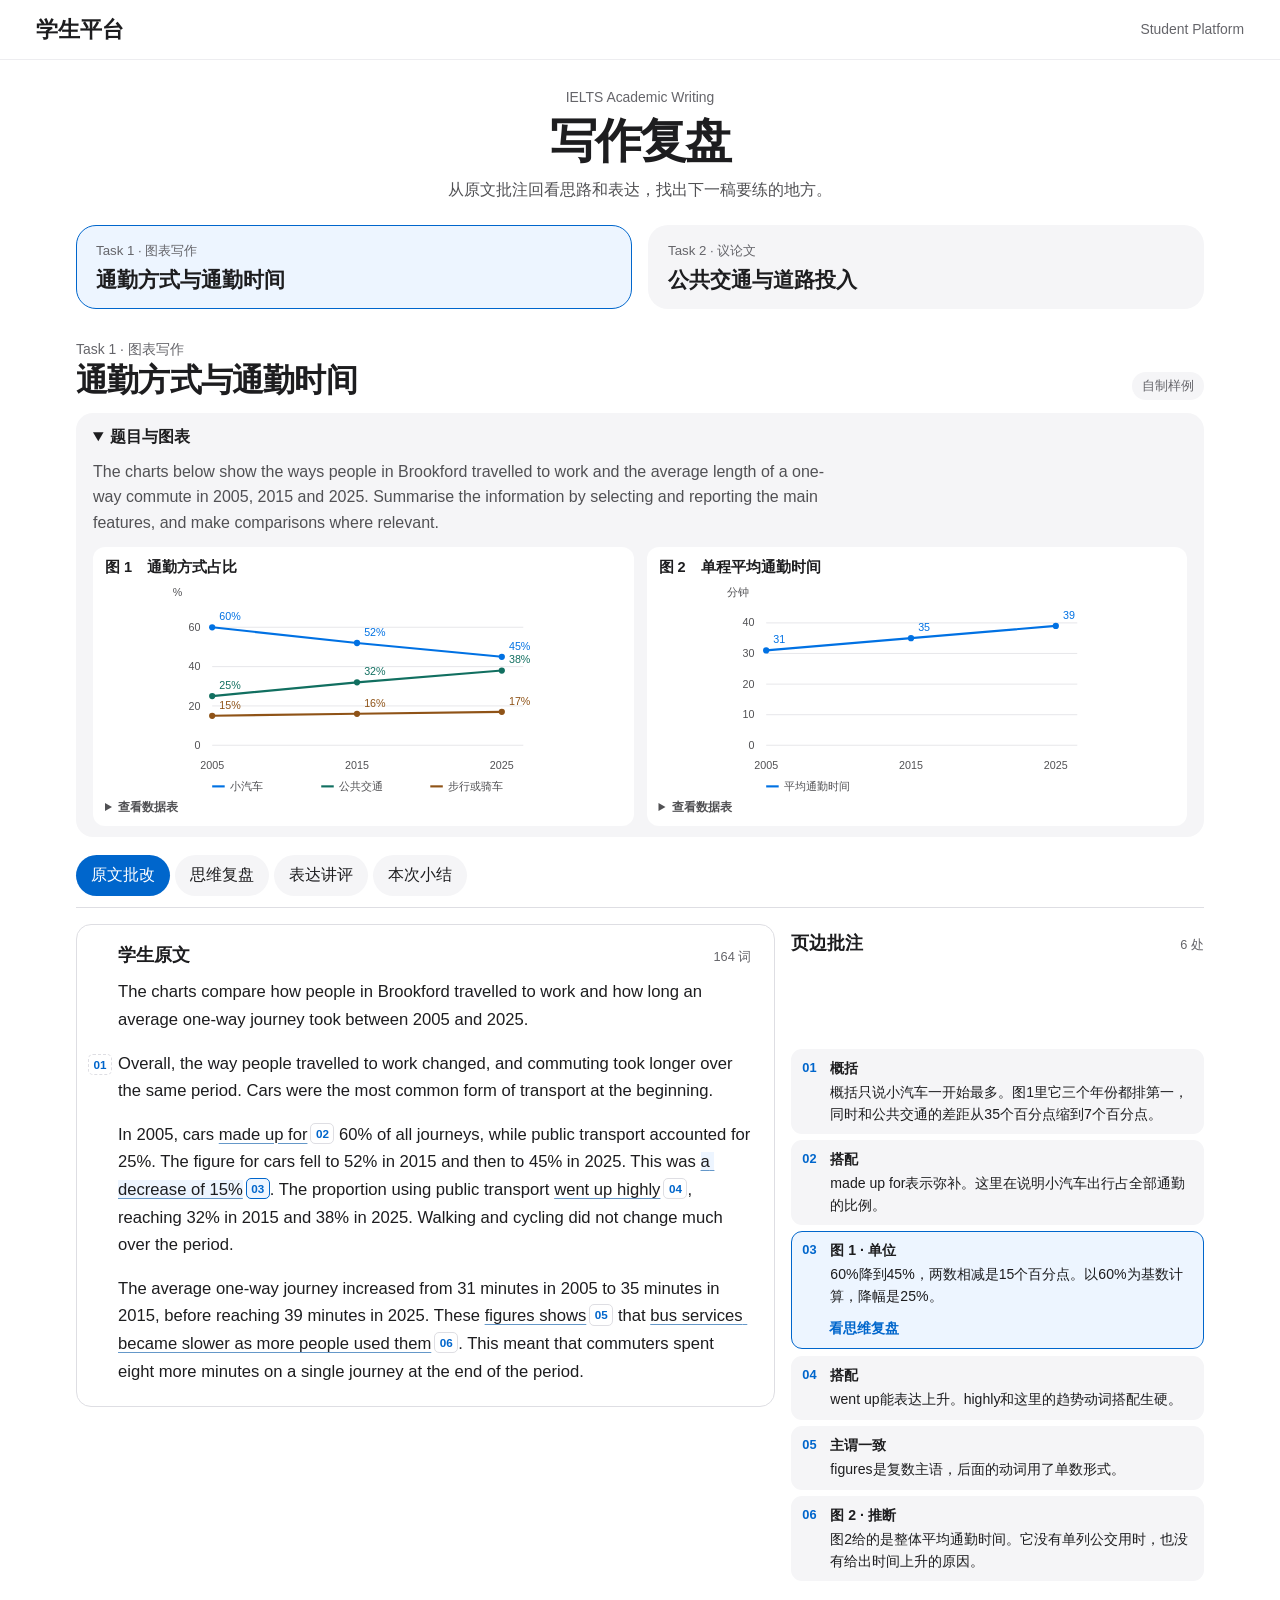
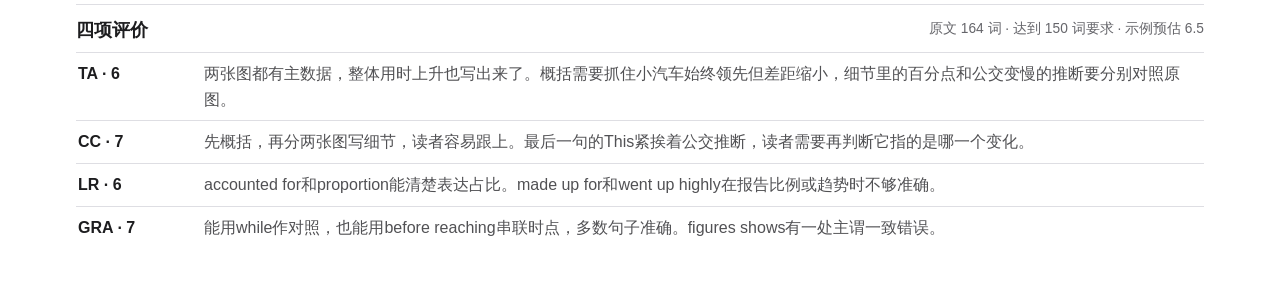
==== writing-review.html @ 06511b2c "Add the student platform writing review samples Add Task 1 and Task 2 samples with original-text fee" ====
<!doctype html>
<html lang="zh-CN">
<head>
  <meta charset="utf-8">
  <meta name="viewport" content="width=device-width, initial-scale=1">
  <title>写作复盘 · 学生平台</title>
  <link rel="stylesheet" href="writing-review.css">
  <script src="writing-samples.js" defer></script>
  <script src="writing-review.js" defer></script>
</head>
<body>
  <header class="site-header">
    <div><a href="index.html">学生平台</a><span>Student Platform</span></div>
  </header>
  <main class="page">
    <section class="hero">
      <p class="kicker">IELTS Academic Writing</p>
      <h1>写作复盘</h1>
      <p>从原文批注回看思路和表达，找出下一稿要练的地方。</p>
    </section>
    <nav class="sample-list" aria-label="写作复盘样例">
      <button type="button" data-sample="task1" aria-pressed="true"><span>Task 1 · 图表写作</span><strong>通勤方式与通勤时间</strong></button>
      <button type="button" data-sample="task2" aria-pressed="false"><span>Task 2 · 议论文</span><strong>公共交通与道路投入</strong></button>
    </nav>
    <article class="review" aria-labelledby="task-title">
      <header class="task-header">
        <div><p class="kicker" id="task-label"></p><h2 id="task-title"></h2></div>
        <span class="sample-tag">自制样例</span>
      </header>
      <details id="task-material" class="material" open>
        <summary id="material-title">题目与图表</summary>
        <div id="task-prompt" lang="en"></div>
        <div id="task-figures" class="figures"></div>
      </details>
      <div class="view-tabs" role="tablist" aria-label="复盘内容">
        <button type="button" id="tab-source" role="tab" data-view="source" aria-selected="true" aria-controls="panel-source">原文批改</button>
        <button type="button" id="tab-thought" role="tab" data-view="thought" aria-selected="false" aria-controls="panel-thought" tabindex="-1">思维复盘</button>
        <button type="button" id="tab-language" role="tab" data-view="language" aria-selected="false" aria-controls="panel-language" tabindex="-1">表达讲评</button>
        <button type="button" id="tab-summary" role="tab" data-view="summary" aria-selected="false" aria-controls="panel-summary" tabindex="-1">本次小结</button>
      </div>
      <section id="panel-source" role="tabpanel" aria-labelledby="tab-source"></section>
      <section id="panel-thought" role="tabpanel" aria-labelledby="tab-thought" hidden></section>
      <section id="panel-language" role="tabpanel" aria-labelledby="tab-language" hidden></section>
      <section id="panel-summary" role="tabpanel" aria-labelledby="tab-summary" hidden></section>
      <p id="review-status" class="sr-only" aria-live="polite"></p>
      <noscript>请启用 JavaScript 以查看样稿和批注。</noscript>
    </article>
  </main>
</body>
</html>
---- writing-review.css ----
:root {
  --ink: #1d1d1f;
  --muted: #515154;
  --secondary: #65656a;
  --line: #dedee3;
  --surface: #f5f5f7;
  --blue: #0066cc;
  --light-blue: #edf5ff;
  --warm: #784715;
  --light-warm: #fff6e9;
  font: 16px/1.6 -apple-system, BlinkMacSystemFont, Arial, "PingFang SC", "HarmonyOS Sans SC", "Microsoft YaHei", sans-serif;
  color: var(--ink);
  background: #fff;
}
* { box-sizing: border-box; }
body, h1, h2, h3, h4, p, figure, dl, dd { margin: 0; }
[hidden] { display: none !important; }
button { font: inherit; color: inherit; cursor: pointer; }
a { color: var(--blue); }
button:focus-visible, a:focus-visible, summary:focus-visible { outline: 2px solid var(--blue); outline-offset: 3px; }
.site-header { border-bottom: 1px solid #ededf0; }
.site-header div { max-width: 1260px; min-height: 59px; margin: auto; padding: 8px 26px; display: flex; justify-content: space-between; align-items: center; gap: 12px; }
.site-header a { color: var(--ink); font-size: 22px; font-weight: 730; text-decoration: none; }
.site-header span, .kicker { color: var(--secondary); font-size: .87rem; }
.page { max-width: 1180px; margin: auto; padding: 26px 26px 56px; }
.hero { text-align: center; margin-bottom: 23px; }
.hero h1 { font-size: clamp(32px, 5vw, 47px); letter-spacing: -.045em; line-height: 1.2; margin: 5px 0 7px; }
.hero p:last-child { color: var(--muted); }
.sample-list { display: grid; grid-template-columns: repeat(2, minmax(0, 1fr)); gap: 16px; margin-bottom: 29px; }
.sample-list button { text-align: left; background: var(--surface); border: 1px solid transparent; border-radius: 20px; padding: 14px 19px; }
.sample-list button[aria-pressed="true"] { background: var(--light-blue); border-color: var(--blue); }
.sample-list span, .sample-list strong { display: block; }
.sample-list span { font-size: .83rem; color: var(--secondary); }
.sample-list strong { font-size: clamp(16px, 2.3vw, 21px); line-height: 1.4; margin-top: 3px; }
.task-header { display: flex; justify-content: space-between; align-items: end; gap: 10px; margin-bottom: 13px; }
h2 { font-size: clamp(23px, 3vw, 32px); letter-spacing: -.025em; line-height: 1.25; }
h3 { font-size: 1.15rem; line-height: 1.35; }
.sample-tag { flex: none; color: var(--secondary); font-size: .8rem; background: var(--surface); border-radius: 20px; padding: 4px 10px; }
.material { background: var(--surface); border-radius: 17px; padding: 11px 17px; margin-bottom: 18px; }
.material summary, .outline summary, .figure-values summary { cursor: pointer; font-weight: 650; }
#task-prompt { margin: 9px 0 4px; max-width: 83ch; color: var(--muted); }
.figures { display: grid; grid-template-columns: repeat(2, minmax(0, 1fr)); gap: 13px; margin-top: 11px; }
.figures:empty { display: none; }
.figures figure { min-width: 0; background: #fff; border-radius: 12px; padding: 9px 12px 8px; }
figcaption { font-size: .91rem; font-weight: 650; }
.figures svg { display: block; width: 100%; height: auto; max-height: 219px; }
.figure-values { font-size: .77rem; color: var(--muted); }
.figure-values table { width: 100%; border-collapse: collapse; text-align: right; margin: 4px 0; }
.figure-values td, .figure-values th { border-top: 1px solid var(--line); padding: 3px; }
.figure-values th:first-child { text-align: left; }
.view-tabs { display: flex; flex-wrap: wrap; gap: 5px; padding-bottom: 11px; margin-bottom: 16px; border-bottom: 1px solid var(--line); }
.view-tabs button { min-height: 41px; padding: 5px 15px; border: 0; border-radius: 22px; background: var(--surface); }
.view-tabs button[aria-selected="true"] { color: #fff; background: var(--blue); }
.reading { display: grid; grid-template-columns: minmax(0, 62%) minmax(0, 1fr); gap: 16px; align-items: start; }
.paper { background: #fff; border: 1px solid var(--line); border-radius: 15px; padding: 18px 23px 21px 41px; }
.paper-top, .margin-top { display: flex; justify-content: space-between; gap: 5px; align-items: baseline; margin-bottom: 11px; }
.paper-top span, .margin-top span { color: var(--secondary); font-size: .8rem; }
.margin-top { padding-top: 7px; }
.paragraph { position: relative; font-size: 1.04rem; line-height: 1.66; white-space: pre-wrap; overflow-wrap: anywhere; scroll-margin-top: 14px; }
.paragraph + .paragraph { margin-top: 16px; }
.phrase { text-decoration: underline; text-decoration-color: #6598c9; text-underline-offset: .19em; }
.phrase.is-selected, .paragraph.is-selected { background: var(--light-blue); }
.pin { display: inline-block; vertical-align: .18em; margin-left: 3px; padding: 0 4px; min-width: 24px; border: 1px solid var(--line); border-radius: 5px; background: #fff; color: var(--blue); font-size: .73rem; font-weight: 700; }
.pin[aria-pressed="true"] { border-color: var(--blue); background: var(--light-blue); }
.paragraph-pin { position: absolute; left: -33px; top: 4px; border-style: dashed; }
.notes { display: grid; position: relative; gap: 7px; }
.margin-note { min-width: 0; background: var(--surface); border: 1px solid transparent; border-radius: 11px; scroll-margin-top: 14px; }
.margin-note.is-selected { border-color: var(--blue); background: var(--light-blue); }
.note-body { width: 100%; display: grid; grid-template-columns: 23px minmax(0, 1fr); gap: 5px; text-align: left; border: 0; background: transparent; padding: 8px 10px; font-size: .88rem; line-height: 1.5; }
.note-body strong, .note-body span span { display: block; }
.note-body strong { margin-bottom: 3px; }
.number { color: var(--blue); font-size: .8rem; font-weight: 700; }
.margin-note:not(.is-selected) .note-more { display: none; }
.reading.aligned .margin-note { position: absolute; inset-inline: 0; top: var(--note-top); }
.text-button { border: 0; background: transparent; color: var(--blue); padding: 3px 0; text-align: left; font-size: .85rem; font-weight: 650; }
.text-button:hover { text-decoration: underline; }
.note-more { margin: 0 9px 6px 37px; }
.assessment { margin-top: 23px; border-top: 1px solid var(--line); padding-top: 13px; }
.assessment-title { display: flex; justify-content: space-between; gap: 10px; flex-wrap: wrap; margin-bottom: 9px; }
.assessment-title p { color: var(--secondary); font-size: .86rem; }
.criterion { display: grid; grid-template-columns: 116px minmax(0, 1fr); gap: 10px; padding: 8px 2px; border-top: 1px solid var(--line); }
.criterion dt { font-weight: 700; }
.criterion dd, .section-intro { color: var(--muted); }
.section-intro { margin: 4px 0 14px; }
.outline, .chain, .lesson, .summary-box { background: var(--surface); border-radius: 16px; padding: 14px 16px; margin-bottom: 13px; }
.outline ul { margin: 9px 0 0; padding-left: 21px; }
.chain h3 { margin-bottom: 8px; }
.steps { display: flex; gap: 15px; padding: 0; margin: 0; list-style: none; }
.steps li { position: relative; flex: 1; min-width: 0; }
.steps li + li::before { content: "→"; color: var(--secondary); position: absolute; left: -13px; top: 25px; font-size: .9rem; }
.node { display: block; width: 100%; min-height: 72px; height: 100%; padding: 7px 9px; text-align: left; background: #fff; border: 1px solid var(--line); border-radius: 10px; line-height: 1.4; }
.node span { display: block; color: var(--secondary); font-size: .78rem; margin-bottom: 4px; }
.node.gap { border-style: dashed; border-color: var(--warm); background: var(--light-warm); }
.node.gap span { color: var(--warm); }
.node[aria-pressed="true"] { border: 2px solid var(--blue); padding: 6px 8px; }
.chain-detail { margin-top: 10px; padding-left: 9px; border-left: 2px solid #92b8e2; }
.practice { color: var(--muted); margin-top: 10px; }
.practice strong { color: var(--ink); }
.lesson h3, .summary-box h3 { margin-bottom: 7px; }
.quote { background: #fff; border-left: 3px solid #8db2db; margin: 7px 0; padding: 6px 9px; }
.lesson p { margin-bottom: 6px; }
.lesson .example { color: #173d66; font-weight: 600; }
.summary-grid { display: grid; grid-template-columns: repeat(2, minmax(0, 1fr)); gap: 14px; }
.summary-box ul { margin: 0; padding-left: 19px; }
.summary-box li + li { margin-top: 12px; }
.sr-only { position: absolute; width: 1px; height: 1px; margin: -1px; overflow: hidden; clip-path: inset(50%); white-space: nowrap; }
@media (max-width: 800px) {
  .reading { grid-template-columns: 1fr; }
  .reading.aligned .notes { min-height: 0 !important; }
  .reading.aligned .margin-note { position: relative; inset: auto; }
}
@media (max-width: 590px) {
  .page { padding: 19px 13px 38px; }
  .site-header div { padding-inline: 14px; }
  .sample-list { gap: 8px; margin-bottom: 22px; }
  .sample-list button { padding: 10px; border-radius: 13px; }
  .figures, .summary-grid { grid-template-columns: 1fr; }
  .view-tabs button { font-size: .88rem; padding-inline: 11px; }
  .paper { padding-right: 12px; }
  .criterion { grid-template-columns: 70px minmax(0, 1fr); }
  .steps { display: grid; gap: 8px; }
  .steps li + li::before { content: none; }
  .node { min-height: 51px; }
}
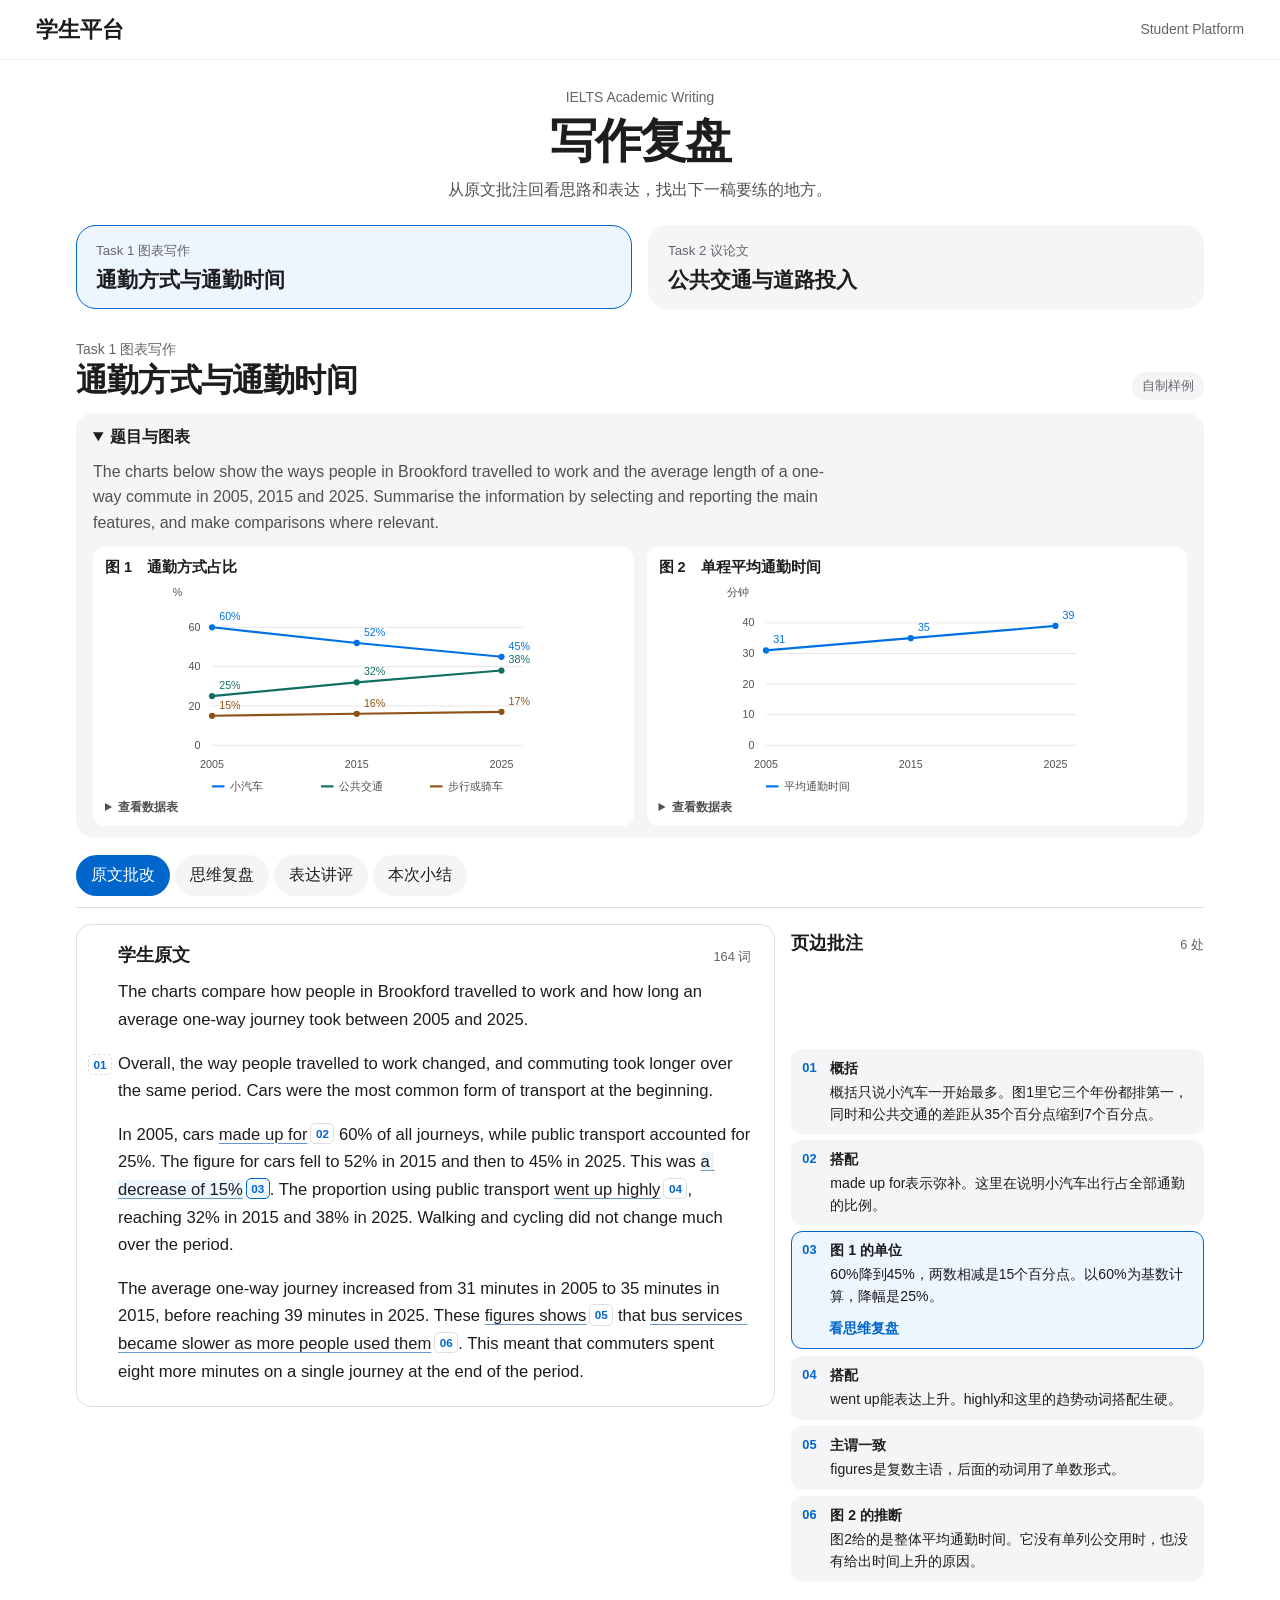
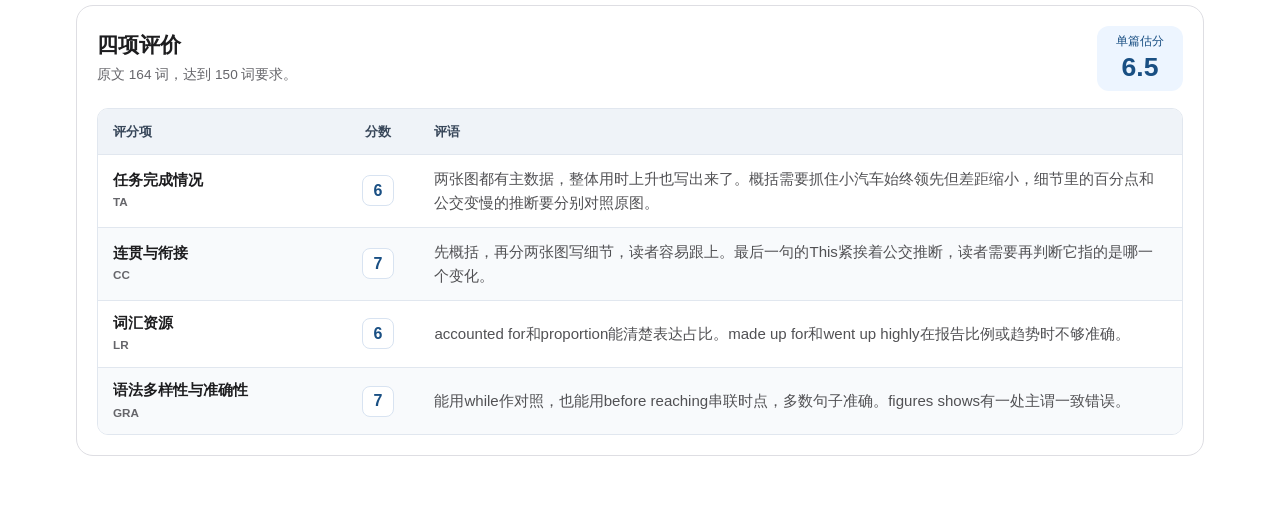
==== commit 5a4a06f3: "Publish v3 writing review samples" ====
--- a/writing-review.html
+++ b/writing-review.html
@@ -3,10 +3,10 @@
 <head>
   <meta charset="utf-8">
   <meta name="viewport" content="width=device-width, initial-scale=1">
-  <title>写作复盘 · 学生平台</title>
-  <link rel="stylesheet" href="writing-review.css">
-  <script src="writing-samples.js" defer></script>
-  <script src="writing-review.js" defer></script>
+  <title>学生平台写作复盘</title>
+  <link rel="stylesheet" href="writing-review.css?v=assessment-3">
+  <script src="writing-samples.js?v=assessment-3" defer></script>
+  <script src="writing-review.js?v=assessment-3" defer></script>
 </head>
 <body>
   <header class="site-header">
@@ -19,8 +19,8 @@
       <p>从原文批注回看思路和表达，找出下一稿要练的地方。</p>
     </section>
     <nav class="sample-list" aria-label="写作复盘样例">
-      <button type="button" data-sample="task1" aria-pressed="true"><span>Task 1 · 图表写作</span><strong>通勤方式与通勤时间</strong></button>
-      <button type="button" data-sample="task2" aria-pressed="false"><span>Task 2 · 议论文</span><strong>公共交通与道路投入</strong></button>
+      <button type="button" data-sample="task1" aria-pressed="true"><span>Task 1 图表写作</span><strong>通勤方式与通勤时间</strong></button>
+      <button type="button" data-sample="task2" aria-pressed="false"><span>Task 2 议论文</span><strong>公共交通与道路投入</strong></button>
     </nav>
     <article class="review" aria-labelledby="task-title">
       <header class="task-header">
--- a/writing-review.css
+++ b/writing-review.css
@@ -43,7 +43,7 @@
 .figures:empty { display: none; }
 .figures figure { min-width: 0; background: #fff; border-radius: 12px; padding: 9px 12px 8px; }
 figcaption { font-size: .91rem; font-weight: 650; }
-.figures svg { display: block; width: 100%; height: auto; max-height: 219px; }
+.question-chart { display: block; width: auto; max-width: 100%; height: auto; max-height: 219px; margin-inline: auto; }
 .figure-values { font-size: .77rem; color: var(--muted); }
 .figure-values table { width: 100%; border-collapse: collapse; text-align: right; margin: 4px 0; }
 .figure-values td, .figure-values th { border-top: 1px solid var(--line); padding: 3px; }
@@ -75,39 +75,137 @@
 .text-button { border: 0; background: transparent; color: var(--blue); padding: 3px 0; text-align: left; font-size: .85rem; font-weight: 650; }
 .text-button:hover { text-decoration: underline; }
 .note-more { margin: 0 9px 6px 37px; }
-.assessment { margin-top: 23px; border-top: 1px solid var(--line); padding-top: 13px; }
-.assessment-title { display: flex; justify-content: space-between; gap: 10px; flex-wrap: wrap; margin-bottom: 9px; }
-.assessment-title p { color: var(--secondary); font-size: .86rem; }
-.criterion { display: grid; grid-template-columns: 116px minmax(0, 1fr); gap: 10px; padding: 8px 2px; border-top: 1px solid var(--line); }
-.criterion dt { font-weight: 700; }
-.criterion dd, .section-intro { color: var(--muted); }
+.assessment {
+  margin-top: 24px;
+  padding: 20px;
+  border: 1px solid var(--line);
+  border-radius: 17px;
+  background: #fff;
+}
+.assessment-title { display: flex; align-items: center; justify-content: space-between; gap: 14px; margin-bottom: 17px; }
+.assessment-title h3 { font-size: 1.32rem; }
+.assessment-title p { color: var(--secondary); font-size: .85rem; margin-top: 4px; }
+.assessment-total {
+  flex: none;
+  min-width: 86px;
+  padding: 6px 15px 8px;
+  border-radius: 12px;
+  background: var(--light-blue);
+  color: #194f83;
+  text-align: center;
+}
+.assessment-total span { display: block; font-size: .78rem; }
+.assessment-total strong { display: block; font-size: 1.66rem; font-variant-numeric: tabular-nums; line-height: 1.14; }
+.assessment-frame { border: 1px solid #e1e7ef; border-radius: 11px; overflow: hidden; }
+.assessment-table { width: 100%; table-layout: fixed; border-collapse: collapse; text-align: left; }
+.criterion-col { width: 22%; }
+.score-col { width: 83px; }
+.assessment-table th, .assessment-table td { padding: 12px 15px; vertical-align: middle; }
+.assessment-table thead { background: #eff3f8; color: #38475a; font-size: .82rem; }
+.assessment-table tbody tr { border-top: 1px solid #e1e7ef; }
+.assessment-table tbody tr:nth-child(even) { background: #f8fafc; }
+.criterion-name { display: block; font-size: .93rem; font-weight: 650; line-height: 1.38; }
+.criterion-code { display: block; margin-top: 3px; color: var(--secondary); font-size: .73rem; font-weight: 600; }
+.assessment-table .criterion-score { text-align: center; }
+.criterion-score span {
+  display: inline-grid;
+  place-items: center;
+  min-width: 32px;
+  min-height: 31px;
+  border: 1px solid #d8e3f1;
+  border-radius: 8px;
+  background: #fff;
+  color: #194f83;
+  font-variant-numeric: tabular-nums;
+  font-weight: 700;
+}
+.criterion-feedback, .section-intro { color: var(--muted); }
+.criterion-feedback { font-size: .94rem; overflow-wrap: anywhere; }
 .section-intro { margin: 4px 0 14px; }
-.outline, .chain, .lesson, .summary-box { background: var(--surface); border-radius: 16px; padding: 14px 16px; margin-bottom: 13px; }
-.outline ul { margin: 9px 0 0; padding-left: 21px; }
-.chain h3 { margin-bottom: 8px; }
-.steps { display: flex; gap: 15px; padding: 0; margin: 0; list-style: none; }
-.steps li { position: relative; flex: 1; min-width: 0; }
-.steps li + li::before { content: "→"; color: var(--secondary); position: absolute; left: -13px; top: 25px; font-size: .9rem; }
-.node { display: block; width: 100%; min-height: 72px; height: 100%; padding: 7px 9px; text-align: left; background: #fff; border: 1px solid var(--line); border-radius: 10px; line-height: 1.4; }
-.node span { display: block; color: var(--secondary); font-size: .78rem; margin-bottom: 4px; }
-.node.gap { border-style: dashed; border-color: var(--warm); background: var(--light-warm); }
-.node.gap span { color: var(--warm); }
-.node[aria-pressed="true"] { border: 2px solid var(--blue); padding: 6px 8px; }
-.chain-detail { margin-top: 10px; padding-left: 9px; border-left: 2px solid #92b8e2; }
-.practice { color: var(--muted); margin-top: 10px; }
-.practice strong { color: var(--ink); }
+.outline, .lesson, .summary-box { background: var(--surface); border-radius: 16px; padding: 14px 16px; margin-bottom: 13px; }
+.outline ul { list-style: none; margin: 9px 0 0; padding: 0; }
+.outline li + li { margin-top: 5px; }
+.mindmap-heading { display: flex; align-items: start; justify-content: space-between; gap: 12px; margin: 4px 0 15px; }
+.mindmap-heading h3 { font-size: 1.36rem; }
+.mindmap-heading p { margin-top: 4px; color: var(--muted); font-size: .91rem; }
+.map-total { flex: none; color: #6a4019; background: #fbefe0; border-radius: 24px; padding: 5px 11px; font-size: .82rem; }
+.mindmap-layout { display: grid; grid-template-columns: minmax(0, 1.96fr) minmax(0, 1fr); align-items: start; gap: 16px; }
+.mind-board {
+  isolation: isolate;
+  position: relative;
+  display: grid;
+  grid-template-columns: minmax(118px, .83fr) minmax(0, 2.9fr);
+  align-items: center;
+  gap: 25px;
+  padding: 20px;
+  border: 1px solid #dbe5f0;
+  border-radius: 19px;
+  background: radial-gradient(circle at 1px 1px, #dce7f2 1px, transparent 1.2px) 0 0 / 15px 15px, #f6f9fd;
+}
+.map-wires { position: absolute; inset: 0; width: 100%; height: 100%; pointer-events: none; }
+.map-wires path { fill: none; stroke: #98afc7; stroke-width: 1.5; }
+.map-wires path.wire-gap { stroke: #bb8959; stroke-dasharray: 4 3; }
+.map-wires path.wire-active { stroke: #2365ae; stroke-width: 2.5; }
+.map-root, .map-topic, .map-node { position: relative; z-index: 1; border-radius: 12px; overflow-wrap: anywhere; }
+.map-root { padding: 12px 11px; background: #214c80; color: #fff; }
+.map-root > span { font-size: .72rem; letter-spacing: .04em; color: #d9e7fa; }
+.map-root > strong, .map-topic > strong, .map-node > strong { display: block; line-height: 1.38; }
+.map-root > strong { font-size: .98rem; margin-top: 3px; }
+.map-root > p { font-size: .76rem; line-height: 1.52; color: #e7effc; margin-top: 6px; }
+.map-branches { display: grid; gap: 24px; min-width: 0; }
+.map-branch { display: grid; grid-template-columns: minmax(102px, .91fr) minmax(0, 1.68fr); align-items: center; gap: 25px; }
+.map-topic { border: 1px solid #b9cde4; background: #ebf3ff; color: #1d4776; padding: 9px 10px; }
+.map-topic > span { display: block; font-size: .76rem; margin-bottom: 2px; }
+.map-topic > strong { font-size: .88rem; }
+.map-leaves { display: grid; gap: 8px; list-style: none; margin: 0; padding: 0; min-width: 0; }
+.map-leaves.map-sequence { gap: 14px; }
+.map-node { text-align: left; width: 100%; padding: 7px 10px 8px; background: #fff; border: 1px solid #c5d3e3; }
+.map-node-label { display: flex; gap: 5px; align-items: center; margin-bottom: 3px; color: #455d76; font-size: .72rem; }
+.map-node > strong { font-size: .9rem; }
+.map-node.map-gap { background: #fff8ec; border-color: #c89665; }
+.map-gap .map-node-label, .inspect-gap .map-inspector-label { color: #75461d; }
+.map-node:hover { border-color: #4075ac; }
+.map-node[aria-pressed="true"] { border-color: #2365ae; box-shadow: inset 0 0 0 1px #2365ae; }
+.map-number { flex: none; padding: 1px 5px; border-radius: 5px; background: #f3e0c8; color: #67390e; font-size: .72rem; font-weight: 700; }
+.mind-inspector { padding: 14px 15px 15px; border: 1px solid #dbe5f0; border-radius: 17px; background: #fff; scroll-margin-top: 12px; }
+.mind-inspector.inspect-gap { border-top: 3px solid #b8824b; padding-top: 12px; }
+.map-breadcrumb { color: var(--secondary); font-size: .76rem; margin-bottom: 5px; }
+.map-inspector-label { display: flex; gap: 6px; align-items: center; color: #455d76; font-size: .79rem; margin-bottom: 3px; }
+.mind-inspector h3 { font-size: 1.07rem; margin-bottom: 9px; }
+.map-evidence { margin: 6px 0 0; padding: 6px 9px; border-left: 2px solid #7f9ab7; background: #f3f6fa; font-size: .85rem; }
+.map-evidence > span { color: var(--secondary); font-size: .72rem; }
+.map-proof { font-size: .91rem; margin-top: 9px; }
+.map-coaching { margin-top: 8px; }
+.map-coaching > div { border-top: 1px solid #e5eaf1; padding: 6px 0 7px; }
+.map-coaching dt { font-weight: 700; font-size: .88rem; }
+.map-coaching dd { color: var(--muted); font-size: .88rem; line-height: 1.6; }
+.map-links { display: flex; gap: 5px 14px; flex-wrap: wrap; margin-top: 4px; }
+.map-back { display: none; }
+.mindmap-outline { margin-top: 14px; }
 .lesson h3, .summary-box h3 { margin-bottom: 7px; }
 .quote { background: #fff; border-left: 3px solid #8db2db; margin: 7px 0; padding: 6px 9px; }
 .lesson p { margin-bottom: 6px; }
 .lesson .example { color: #173d66; font-weight: 600; }
 .summary-grid { display: grid; grid-template-columns: repeat(2, minmax(0, 1fr)); gap: 14px; }
-.summary-box ul { margin: 0; padding-left: 19px; }
+.summary-box ul { list-style: none; margin: 0; padding: 0; }
 .summary-box li + li { margin-top: 12px; }
 .sr-only { position: absolute; width: 1px; height: 1px; margin: -1px; overflow: hidden; clip-path: inset(50%); white-space: nowrap; }
+@media (max-width: 980px) {
+  .mindmap-layout { grid-template-columns: 1fr; }
+  .map-back { display: inline-block; }
+}
 @media (max-width: 800px) {
   .reading { grid-template-columns: 1fr; }
   .reading.aligned .notes { min-height: 0 !important; }
   .reading.aligned .margin-note { position: relative; inset: auto; }
+}
+@media (max-width: 650px) {
+  .mind-board { grid-template-columns: 1fr; gap: 12px; padding: 13px; }
+  .map-wires { display: none; }
+  .map-branches { margin-left: 7px; padding-left: 13px; border-left: 1px solid #9bb5ce; gap: 14px; }
+  .map-branch { grid-template-columns: 1fr; gap: 7px; }
+  .map-leaves { margin-left: 9px; padding-left: 12px; border-left: 1px solid #b7c9dc; }
+  .map-topic::before, .map-node::before { content: ""; position: absolute; top: 50%; right: 100%; width: 13px; border-top: 1px solid #a3b8cf; }
 }
 @media (max-width: 590px) {
   .page { padding: 19px 13px 38px; }
@@ -117,8 +215,11 @@
   .figures, .summary-grid { grid-template-columns: 1fr; }
   .view-tabs button { font-size: .88rem; padding-inline: 11px; }
   .paper { padding-right: 12px; }
-  .criterion { grid-template-columns: 70px minmax(0, 1fr); }
-  .steps { display: grid; gap: 8px; }
-  .steps li + li::before { content: none; }
-  .node { min-height: 51px; }
-}
+  .assessment { padding: 12px; }
+  .assessment-total { min-width: 72px; padding-inline: 9px; }
+  .assessment-table th, .assessment-table td { padding: 9px 7px; }
+  .criterion-col { width: 25%; }
+  .score-col { width: 44px; }
+  .criterion-name, .criterion-feedback { font-size: .85rem; }
+  .criterion-score span { min-width: 27px; min-height: 28px; }
+}
